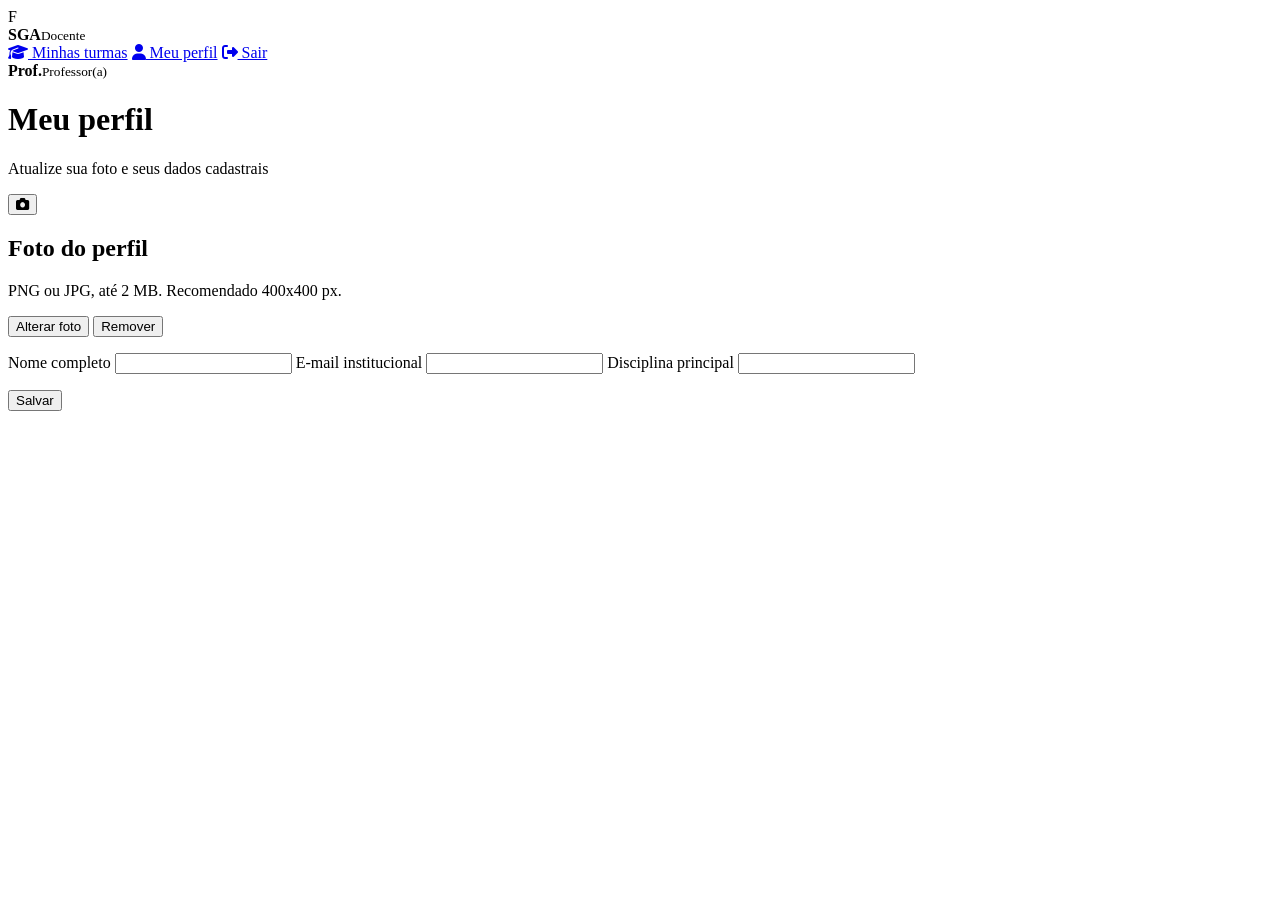
==== perfil.html @ f98d370c "Avatar/perfil" ====
<!DOCTYPE html>
<html lang="pt-BR">
<head>
  <meta charset="UTF-8">
  <meta name="viewport" content="width=device-width, initial-scale=1">
  <title>SGA | Meu perfil</title>
  <link rel="stylesheet" href="https://cdnjs.cloudflare.com/ajax/libs/font-awesome/6.5.2/css/all.min.css">
  <link rel="stylesheet" href="perfil.css">
</head>
<body>
  <aside class="menu">
    <div class="logo">
      <span class="logo-icone">F</span>
      <div><strong>SGA</strong><small>Docente</small></div>
    </div>

    <nav>
      <a href="home.html"><i class="fa-solid fa-graduation-cap"></i> Minhas turmas</a>
      <a href="perfil.html" class="ativo"><i class="fa-solid fa-user"></i> Meu perfil</a>
      <a href="#" id="btnSair"><i class="fa-solid fa-right-from-bracket"></i> Sair</a>
    </nav>

    <div class="menu-rodape">
      <span class="avatar avatar-mini" data-avatar></span>
      <div><strong id="menuNome">Prof.</strong><small>Professor(a)</small></div>
    </div>
  </aside>

  <main class="conteudo">
    <header class="cabecalho">
      <div>
        <h1>Meu perfil</h1>
        <p>Atualize sua foto e seus dados cadastrais</p>
      </div>
      <a href="perfil.html" class="avatar avatar-topo" data-avatar title="Meu perfil"></a>
    </header>

    <section class="cartao">
      <div class="foto-area">
        <div class="avatar-wrap">
          <span class="avatar avatar-grande" data-avatar></span>
          <button type="button" class="btn-camera" id="btnCamera" aria-label="Alterar foto">
            <i class="fa-solid fa-camera"></i>
          </button>
        </div>

        <div class="foto-info">
          <h2>Foto do perfil</h2>
          <p>PNG ou JPG, até 2 MB. Recomendado 400x400 px.</p>
          <div class="botoes">
            <button type="button" class="btn btn-primario" id="btnAlterar">Alterar foto</button>
            <button type="button" class="btn btn-contorno" id="btnRemover">Remover</button>
          </div>
          <input type="file" id="inputFoto" accept="image/png, image/jpeg" hidden>
          <p class="mensagem" id="msgFoto" role="alert"></p>
        </div>
      </div>

      <form id="formPerfil" novalidate>
        <label for="nome">Nome completo</label>
        <input type="text" id="nome" autocomplete="name">

        <label for="email">E-mail institucional</label>
        <input type="email" id="email" autocomplete="email">

        <label for="disciplina">Disciplina principal</label>
        <input type="text" id="disciplina">

        <p class="mensagem" id="msgForm" role="alert"></p>
        <button type="submit" class="btn btn-primario">Salvar</button>
      </form>
    </section>
  </main>

  <script src="avatar.js"></script>
  <script src="perfil.js"></script>
</body>
</html>
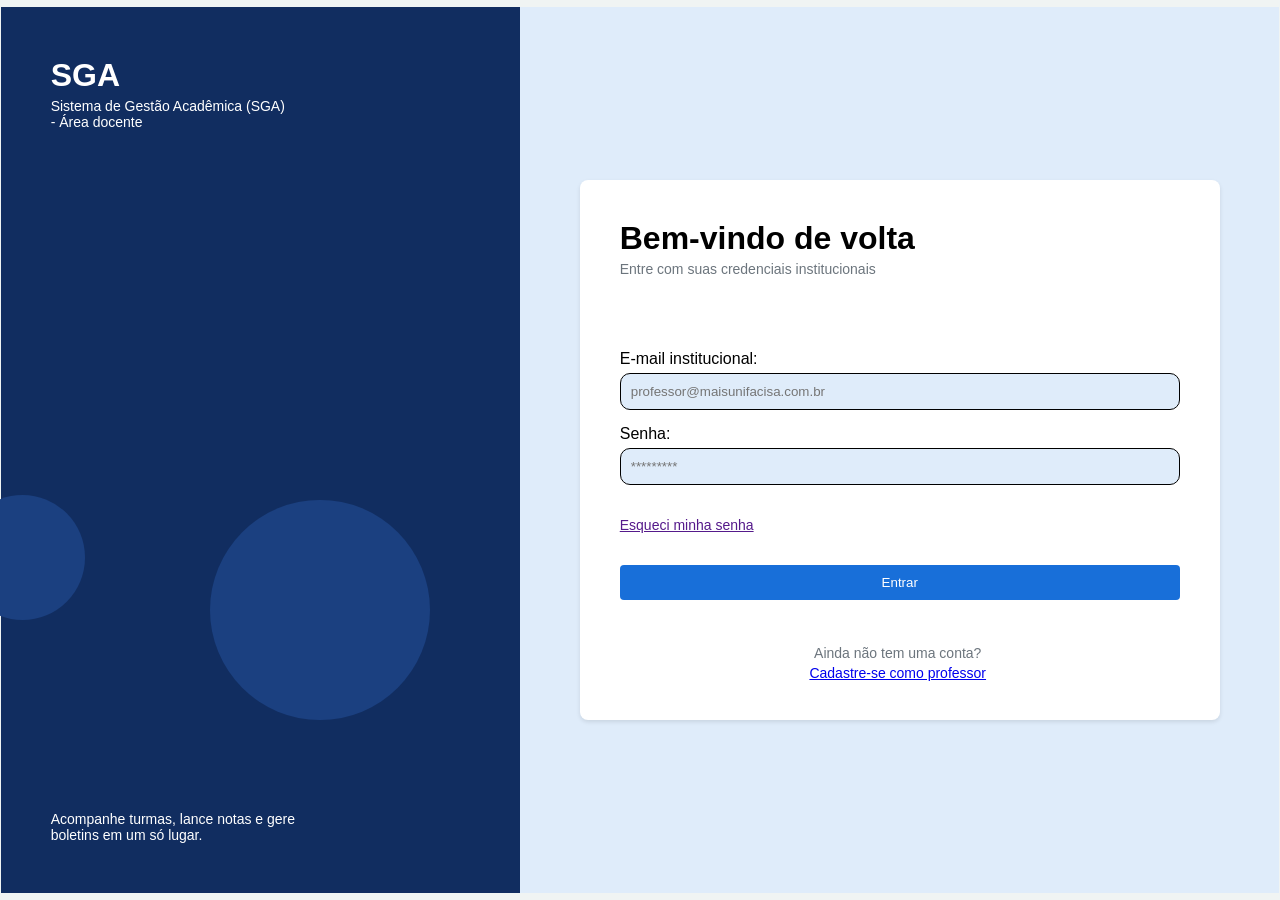
==== commit ee773dbd: "Add files via upload precisam estar: perfil.html, perfil.css, perfil.js e avatar.js" ====
--- a/perfil.html
+++ b/perfil.html
@@ -15,7 +15,7 @@
     </div>
 
     <nav>
-      <a href="home.html"><i class="fa-solid fa-graduation-cap"></i> Minhas turmas</a>
+      <a href="menu.html"><i class="fa-solid fa-graduation-cap"></i> Minhas turmas</a>
       <a href="perfil.html" class="ativo"><i class="fa-solid fa-user"></i> Meu perfil</a>
       <a href="#" id="btnSair"><i class="fa-solid fa-right-from-bracket"></i> Sair</a>
     </nav>
--- a/perfil.css
+++ b/perfil.css
@@ -0,0 +1,150 @@
+:root {
+  --marinho: #112D60;
+  --azul: #186FD9;
+  --azul-claro: #DFECFA;
+  --vermelho: #E63946;
+  --verde: #279E5B;
+  --texto: #212529;
+  --texto-suave: #6C757D;
+  --branco: #fff;
+  --menu-largura: 230px;
+}
+
+* { box-sizing: border-box; margin: 0; padding: 0; }
+
+body {
+  font-family: "Inter", "Segoe UI", Roboto, Arial, sans-serif;
+  color: var(--texto);
+  background: var(--azul-claro);
+  min-height: 100vh;
+}
+
+/* ---------- Menu lateral ---------- */
+.menu {
+  position: fixed;
+  inset: 0 auto 0 0;
+  width: var(--menu-largura);
+  background: var(--marinho);
+  color: var(--branco);
+  display: flex;
+  flex-direction: column;
+  padding: 20px 14px;
+}
+
+.logo { display: flex; align-items: center; gap: 10px; margin-bottom: 28px; padding: 0 6px; }
+.logo-icone {
+  width: 34px; height: 34px; border-radius: 50%;
+  background: var(--branco); color: var(--marinho);
+  display: grid; place-items: center; font-weight: 800;
+}
+.logo strong { display: block; font-size: 1.05rem; }
+.logo small, .menu-rodape small { display: block; font-size: .72rem; opacity: .7; }
+
+.menu nav { display: flex; flex-direction: column; gap: 4px; flex: 1; }
+.menu nav a {
+  color: var(--branco); text-decoration: none;
+  padding: 11px 12px; border-radius: 8px; font-size: .92rem;
+  display: flex; align-items: center; gap: 10px;
+  transition: background .15s;
+}
+.menu nav a i { width: 18px; text-align: center; }
+.menu nav a:hover { background: rgba(255, 255, 255, .1); }
+.menu nav a.ativo { background: var(--azul); font-weight: 600; }
+
+.menu-rodape {
+  display: flex; align-items: center; gap: 10px;
+  padding-top: 14px; border-top: 1px solid rgba(255, 255, 255, .15);
+  font-size: .85rem;
+}
+
+.conteudo { margin-left: var(--menu-largura); min-height: 100vh; }
+
+.cabecalho {
+  background: var(--branco);
+  padding: 16px 32px;
+  display: flex; align-items: center; justify-content: space-between;
+}
+.cabecalho h1 { font-size: 1.25rem; color: var(--marinho); }
+.cabecalho p { font-size: .8rem; color: var(--texto-suave); margin-top: 2px; }
+
+/* ---------- Avatar ---------- */
+.avatar {
+  display: inline-grid; place-items: center;
+  border-radius: 50%;
+  background: var(--azul-claro) center / cover no-repeat;
+  color: var(--marinho);
+  font-weight: 700;
+  border: 2px solid var(--azul);
+  text-decoration: none;
+  flex-shrink: 0;
+}
+.avatar-topo { width: 40px; height: 40px; font-size: .8rem; }
+.avatar-mini { width: 32px; height: 32px; font-size: .7rem; background-color: var(--branco); border-color: var(--branco); }
+.avatar-grande { width: 140px; height: 140px; font-size: 2.4rem; }
+
+.cartao {
+  background: var(--branco);
+  max-width: 640px;
+  margin: 32px;
+  padding: 32px;
+  border-radius: 14px;
+}
+
+.foto-area {
+  display: flex; gap: 28px; align-items: center;
+  padding-bottom: 26px; margin-bottom: 22px;
+  border-bottom: 1px solid var(--azul-claro);
+}
+.avatar-wrap { position: relative; }
+.btn-camera {
+  position: absolute; right: 2px; bottom: 6px;
+  width: 36px; height: 36px; border-radius: 50%;
+  background: var(--azul); color: var(--branco);
+  border: 3px solid var(--branco); cursor: pointer;
+}
+.foto-info h2 { font-size: 1rem; color: var(--marinho); }
+.foto-info p { font-size: .8rem; color: var(--texto-suave); margin: 4px 0 12px; }
+.botoes { display: flex; gap: 10px; flex-wrap: wrap; }
+
+form label {
+  display: block; font-size: .82rem; font-weight: 600;
+  color: var(--marinho); margin: 16px 0 6px;
+}
+form input {
+  width: 100%; padding: 12px 14px;
+  background: var(--azul-claro);
+  border: 1px solid transparent; border-radius: 8px;
+  font: inherit; color: var(--texto);
+}
+form input:focus { outline: none; border-color: var(--azul); background: var(--branco); }
+form input.erro { border-color: var(--vermelho); }
+
+.btn {
+  font: inherit; font-weight: 600; font-size: .9rem;
+  padding: 11px 22px; border-radius: 8px; cursor: pointer;
+  border: 1px solid var(--azul); transition: filter .15s, background .15s;
+}
+.btn-primario { background: var(--azul); color: var(--branco); }
+.btn-primario:hover { filter: brightness(1.1); }
+.btn-contorno { background: var(--branco); color: var(--azul); }
+.btn-contorno:hover { background: var(--azul-claro); }
+form .btn-primario { margin-top: 22px; }
+
+:focus-visible { outline: 3px solid var(--azul); outline-offset: 2px; }
+
+.mensagem { font-size: .82rem; min-height: 1.1em; margin-top: 10px; }
+.mensagem.erro { color: var(--vermelho); }
+.mensagem.sucesso { color: var(--verde); }
+
+/* ---------- Responsivo ---------- */
+@media (max-width: 760px) {
+  .menu { position: static; width: 100%; flex-direction: row; align-items: center; flex-wrap: wrap; gap: 8px; }
+  .logo { margin: 0; }
+  .menu nav { flex-direction: row; flex: 1 1 100%; order: 3; overflow-x: auto; }
+  .menu-rodape { display: none; }
+  .conteudo { margin-left: 0; min-height: 0; }
+  .cabecalho { padding: 14px 18px; }
+  .cartao { margin: 16px; padding: 20px; }
+  .foto-area { flex-direction: column; text-align: center; }
+  .botoes { justify-content: center; }
+}
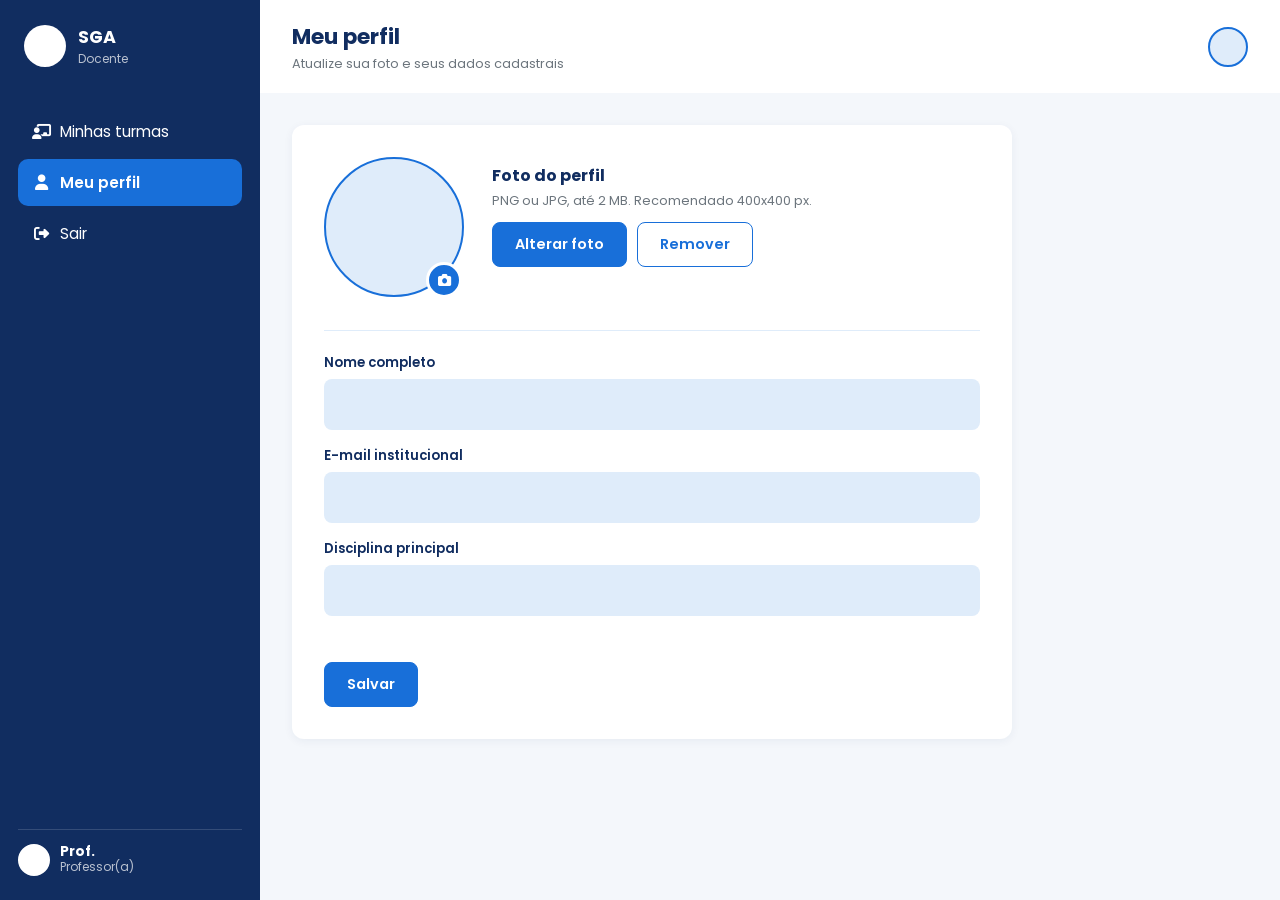
==== commit 6609ff97: "style: Melhorando a estilização" ====
--- a/perfil.html
+++ b/perfil.html
@@ -4,18 +4,21 @@
   <meta charset="UTF-8">
   <meta name="viewport" content="width=device-width, initial-scale=1">
   <title>SGA | Meu perfil</title>
+  <link rel="preconnect" href="https://fonts.googleapis.com">
+  <link rel="preconnect" href="https://fonts.gstatic.com" crossorigin>
+  <link href="https://fonts.googleapis.com/css2?family=Poppins:wght@400;500;600;700&display=swap" rel="stylesheet">
   <link rel="stylesheet" href="https://cdnjs.cloudflare.com/ajax/libs/font-awesome/6.5.2/css/all.min.css">
   <link rel="stylesheet" href="perfil.css">
 </head>
 <body>
   <aside class="menu">
     <div class="logo">
-      <span class="logo-icone">F</span>
+      <span class="logo-icone" data-avatar></span>
       <div><strong>SGA</strong><small>Docente</small></div>
     </div>
 
     <nav>
-      <a href="menu.html"><i class="fa-solid fa-graduation-cap"></i> Minhas turmas</a>
+      <a href="menu.html"><i class="fa-solid fa-chalkboard-user"></i> Minhas turmas</a>
       <a href="perfil.html" class="ativo"><i class="fa-solid fa-user"></i> Meu perfil</a>
       <a href="#" id="btnSair"><i class="fa-solid fa-right-from-bracket"></i> Sair</a>
     </nav>
--- a/perfil.css
+++ b/perfil.css
@@ -6,16 +6,17 @@
   --verde: #279E5B;
   --texto: #212529;
   --texto-suave: #6C757D;
-  --branco: #fff;
-  --menu-largura: 230px;
+  --branco: #FFFFFF;
+  --fundo: #F4F7FB;
+  --menu-largura: 260px;
 }
 
 * { box-sizing: border-box; margin: 0; padding: 0; }
 
 body {
-  font-family: "Inter", "Segoe UI", Roboto, Arial, sans-serif;
+  font-family: "Poppins", "Segoe UI", Roboto, Arial, sans-serif;
   color: var(--texto);
-  background: var(--azul-claro);
+  background: var(--fundo);
   min-height: 100vh;
 }
 
@@ -28,43 +29,51 @@
   color: var(--branco);
   display: flex;
   flex-direction: column;
-  padding: 20px 14px;
+  padding: 24px 18px;
 }
 
-.logo { display: flex; align-items: center; gap: 10px; margin-bottom: 28px; padding: 0 6px; }
+.logo { display: flex; align-items: center; gap: 12px; margin-bottom: 40px; padding: 0 6px; }
 .logo-icone {
-  width: 34px; height: 34px; border-radius: 50%;
+  width: 42px; height: 42px; border-radius: 50%;
   background: var(--branco); color: var(--marinho);
-  display: grid; place-items: center; font-weight: 800;
+  display: grid; place-items: center; font-weight: 700; font-size: 1.15rem;
 }
-.logo strong { display: block; font-size: 1.05rem; }
-.logo small, .menu-rodape small { display: block; font-size: .72rem; opacity: .7; }
+.logo strong { display: block; font-size: 1.1rem; }
+.logo small, .menu-rodape small { display: block; font-size: .75rem; opacity: .7; }
 
 .menu nav { display: flex; flex-direction: column; gap: 4px; flex: 1; }
 .menu nav a {
   color: var(--branco); text-decoration: none;
-  padding: 11px 12px; border-radius: 8px; font-size: .92rem;
+  padding: 12px 14px; border-radius: 10px; font-size: .95rem;
   display: flex; align-items: center; gap: 10px;
-  transition: background .15s;
+  transition: background .2s, color .2s;
 }
 .menu nav a i { width: 18px; text-align: center; }
-.menu nav a:hover { background: rgba(255, 255, 255, .1); }
+.menu nav a:hover { background: rgba(255, 255, 255, .08); }
 .menu nav a.ativo { background: var(--azul); font-weight: 600; }
 
 .menu-rodape {
-  display: flex; align-items: center; gap: 10px;
+  display: flex; align-items: flex-start; gap: 10px;
   padding-top: 14px; border-top: 1px solid rgba(255, 255, 255, .15);
   font-size: .85rem;
 }
+.menu-rodape > div { min-width: 0; flex: 1; }
+.menu-rodape strong {
+  display: block;
+  font-size: .85rem;
+  line-height: 1.2;
+  overflow-wrap: anywhere;
+}
+.menu-rodape small { line-height: 1.2; }
 
 .conteudo { margin-left: var(--menu-largura); min-height: 100vh; }
 
 .cabecalho {
   background: var(--branco);
-  padding: 16px 32px;
+  padding: 20px 32px;
   display: flex; align-items: center; justify-content: space-between;
 }
-.cabecalho h1 { font-size: 1.25rem; color: var(--marinho); }
+.cabecalho h1 { font-size: 1.35rem; color: var(--marinho); }
 .cabecalho p { font-size: .8rem; color: var(--texto-suave); margin-top: 2px; }
 
 /* ---------- Avatar ---------- */
@@ -84,10 +93,11 @@
 
 .cartao {
   background: var(--branco);
-  max-width: 640px;
+  max-width: 720px;
   margin: 32px;
   padding: 32px;
-  border-radius: 14px;
+  border-radius: 12px;
+  box-shadow: 0 2px 10px rgba(17, 45, 96, 0.06);
 }
 
 .foto-area {
